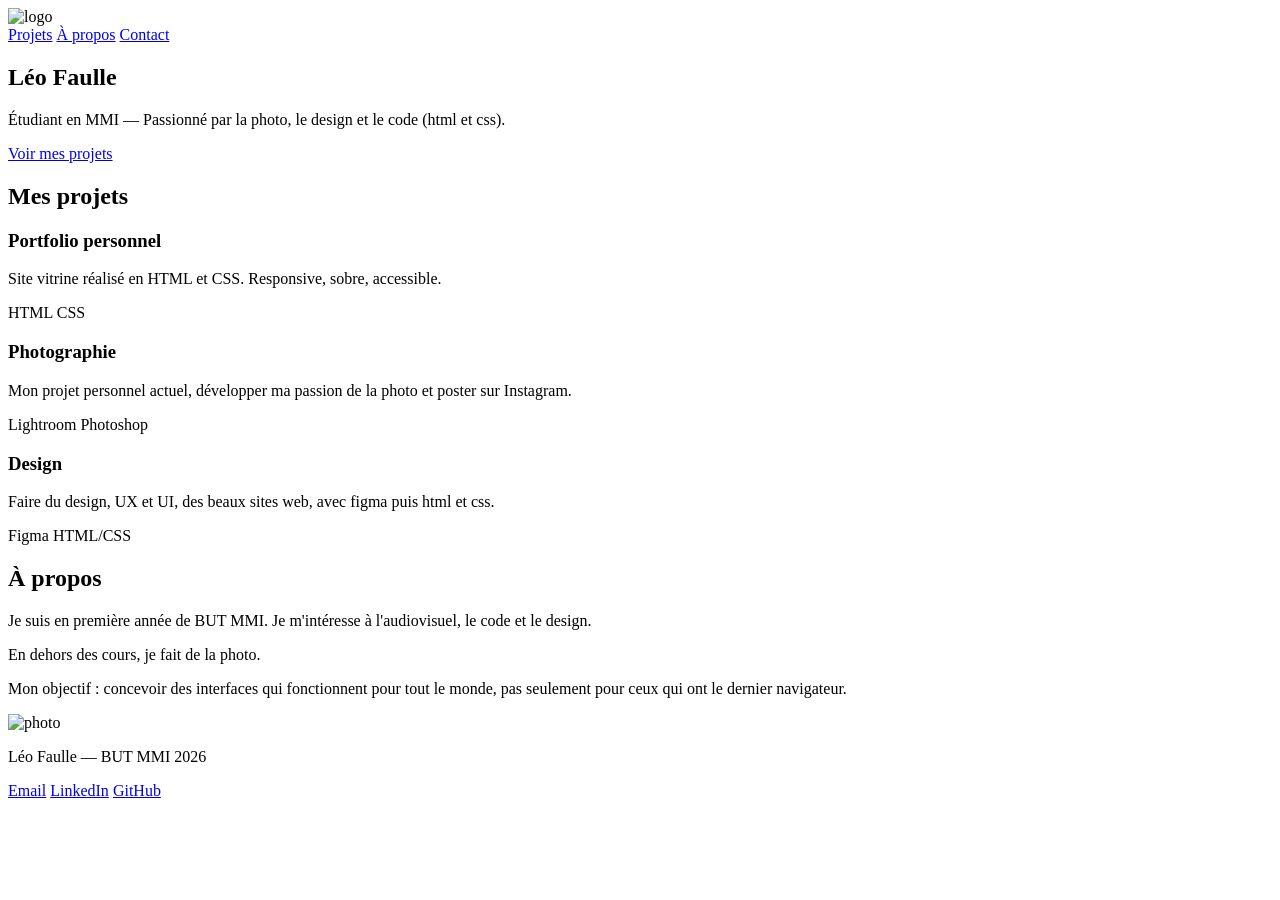
==== TP1/index.html @ 4795da28 "Update index.html" ====
<!DOCTYPE html>
<html lang="fr">
<head>
  <meta charset="UTF-8">
  <meta name="viewport" content="width=device-width, initial-scale=1.0">
  <title>Léo Faulle — Étudiant MMI</title>
  <link rel="stylesheet" href="style.css">
</head>
<body>

  <header>
    <img src="pdp.png" class="image-arrondie" alt="logo" width="400" height="400">
    <nav class="menu-header-footer">
      <a href="#projets" class="bouton-nav">Projets</a>
      <a href="#apropos" class="bouton-nav">À propos</a>
      <a href="#contact" class="bouton-nav">Contact</a>
    </nav>
  </header>

  <main>

    <section class="hero">
      <h1>Léo Faulle</h1>
      <p>Étudiant en MMI — Passionné par la photo, le design et le code (html et css).</p>
      <a href="#projets" class="bouton-nav">Voir mes projets</a>
    </section>

    <section id="projets" class="projets">
      <h2>Mes projets</h2>
      <article class="carte">
        <h3>Portfolio personnel</h3>
        <p>Site vitrine réalisé en HTML et CSS. Responsive, sobre, accessible.</p>
        <span class="tag">HTML</span>
        <span class="tag">CSS</span>
      </article>
      <article class="carte">
        <h3>Photographie</h3>
        <p>Mon projet personnel actuel, développer ma passion de la photo et poster sur Instagram.</p>
        <span class="tag">Lightroom</span>
        <span class="tag">Photoshop</span>
      </article>
      <article class="carte">
        <h3>Design</h3>
        <p>Faire du design, UX et UI, des beaux sites web, avec figma puis html et css.</p>
        <span class="tag">Figma</span>
        <span class="tag">HTML/CSS</span>
      </article>
    </section>

    <section id="apropos" class="apropos">
      <h2>À propos</h2>
      <div class="apropos-contenu">
        <div class="apropos-texte">
          <p>Je suis en première année de BUT MMI. Je m'intéresse à l'audiovisuel, le code et le design.</p>
          <p>En dehors des cours, je fait de la photo.</p>
          <p>Mon objectif : concevoir des interfaces qui fonctionnent pour tout le monde, pas seulement pour ceux qui ont le dernier navigateur.</p>
        </div>
        <img src="oiseaux.jpg" alt="photo" width="400" height="400">
      </div>
    </section>

  </main>

  <footer id="contact">
    <p>Léo Faulle — BUT MMI 2026</p>
    <nav class="menu-header-footer">
      <a href="mailto:leofaulle@gmail.com" class="bouton-nav">Email</a>
      <a href="www.linkedin.com/in/léo-faulle-a910973b6" target="_blank" class="bouton-nav">LinkedIn</a>
      <a href="https://github.com/LeoKorrigan" target="_blank" class="bouton-nav">GitHub</a>
    </nav>
  </footer>

</body>
</html>
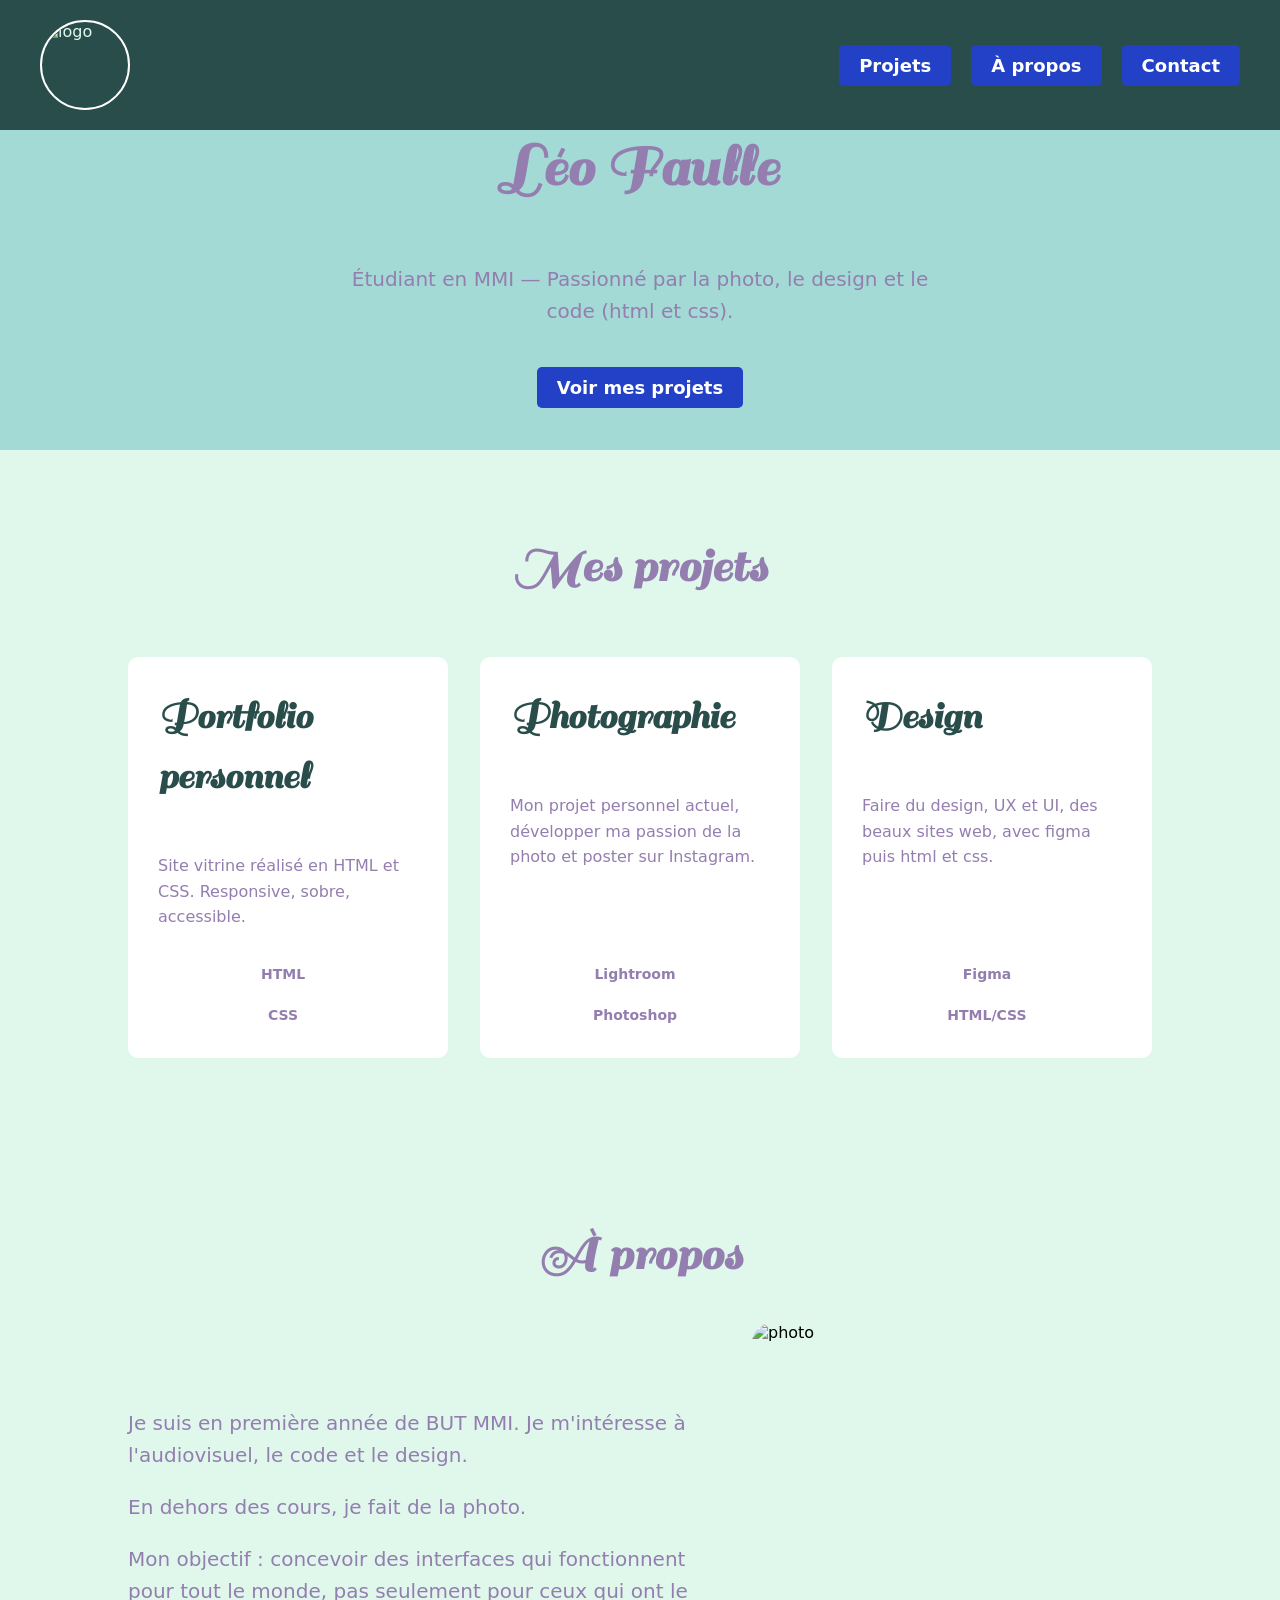
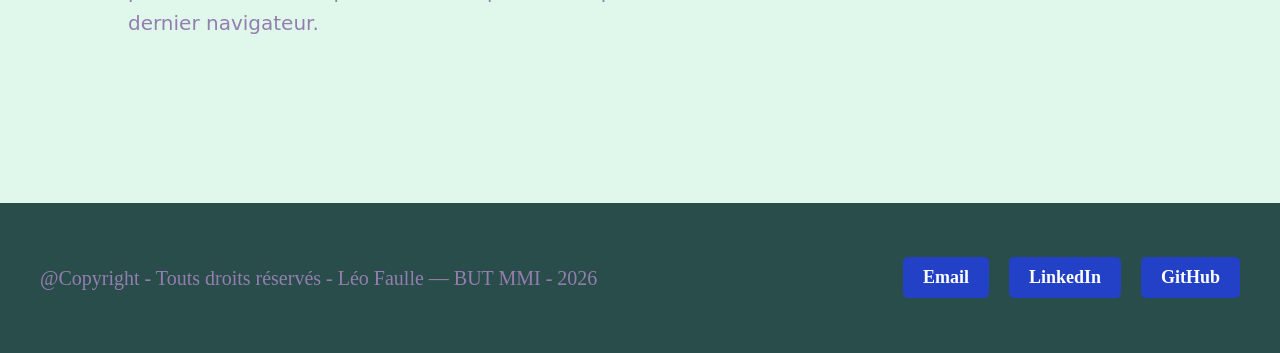
==== commit c714b6f7: "Update index.html" ====
--- a/TP1/index.html
+++ b/TP1/index.html
@@ -62,7 +62,7 @@
   </main>
 
   <footer id="contact">
-    <p>Léo Faulle — BUT MMI 2026</p>
+    <p>@Copyright - Touts droits réservés - Léo Faulle — BUT MMI - 2026</p>
     <nav class="menu-header-footer">
       <a href="mailto:leofaulle@gmail.com" class="bouton-nav">Email</a>
       <a href="www.linkedin.com/in/léo-faulle-a910973b6" target="_blank" class="bouton-nav">LinkedIn</a>
--- a/TP1/style.css
+++ b/TP1/style.css
@@ -0,0 +1,309 @@
+@import url('https://fonts.googleapis.com/css2?family=Seaweed+Script&display=swap');
+@import url('https://fonts.googleapis.com/css2?family=Sail&display=swap');
+
+:root {
+  --bg-principal: #DFF8EB;
+  --bg-secondaire: #DFF8EB;
+  --titre-font: #947EB0;
+  --texte-accueil: #947EB0;
+  --texte-principal: #947EB0;
+  --texte-footer: #947EB0;
+  --texte-hero: #ffffff;
+  --header-bg: #294D4A;
+  --hero-bg: #a3dad6;
+  --footer-bg: #294D4A;
+  --accent-blanc: white;
+  --accent-noir: #000000;
+  --accent-bleu: #2341c7;
+  --accent-violet: #947EB0;
+  --titre-font: 'Sail', cursive;
+  --footer-font: 'Seaweed';
+  --space-sm: 0.5rem;
+  --space-md: 1rem;
+  --space-lg: 2rem;
+  --space-xl: 4rem;
+  --font-base: system-ui, -apple-system, sans-serif;
+  --line-height: 1.6;
+}
+
+* {
+  box-sizing: border-box;
+}
+
+body {
+  margin: 0;
+  padding: 0;
+  font-family: var(--font-base);
+  overflow-x: hidden;
+}
+
+.hero {
+  display: flex;
+  flex-direction: column;
+  justify-content: center;
+  align-items: center;
+  text-align: center;
+  min-height: 50vh;
+  margin: 0;
+  padding: 120px 20px 40px;
+  background-color: var(--hero-bg);
+}
+
+.hero p {
+  max-width: 600px;
+  margin-bottom: 40px;
+}
+
+main {
+  background-color: var(--bg-principal);
+  margin: 0;
+  padding: 0;
+}
+
+main section {
+  padding: 80px 10%;
+}
+
+h1, h2, h3 {
+  margin: 30px 0;
+}
+
+h1 {
+  font-size: 60px;
+  line-height: 1.5;
+  margin-top: 0;
+  font-weight: 700;
+  letter-spacing: 0.5px;
+  color: var(--texte-accueil);
+  font-family: var(--titre-font);
+}
+
+h2 {
+  font-size: 50px;
+  line-height: 1.5;
+  margin-top: 0;
+  font-weight: 700;
+  letter-spacing: 0.5px;
+  color: var(--texte-accueil);
+  font-family: var(--titre-font);
+  text-align: center;
+}
+
+h3 {
+  font-size: 40px;
+  line-height: 1.5;
+  margin-top: 0;
+  color: var(--texte-accueil);
+  font-family: var(--titre-font);
+}
+
+h4 {
+  line-height: 1.6;
+  font-size: 30px;
+  padding: 0;
+  color: var(--texte-footer);
+  font-style: oblique;
+}
+
+p {
+  line-height: 1.6;
+  font-size: 20px;
+  padding: 0;
+  color: var(--texte-principal);
+}
+
+header {
+  position: absolute;
+  top: 0;
+  left: 0;
+  width: 100%;
+  z-index: 10;
+  background-color: var(--header-bg);
+  color: var(--bg-principal);
+  padding: 20px 40px;
+  display: flex;
+  justify-content: space-between;
+  align-items: center;
+  transition: background-color 0.4s;
+}
+
+.menu-header-footer {
+  display: flex;
+  gap: 20px;
+  align-items: center;
+}
+
+footer {
+  background-color: var(--footer-bg);
+  color: var(--bg-principal);
+  font-family: var(--footer-font);
+  padding: 20px 40px;
+  display: flex;
+  justify-content: space-between;
+  align-items: center;
+  height: 150px;
+  width: 100%;
+}
+
+.bouton-nav {
+  background-color: var(--accent-bleu);
+  color: var(--accent-blanc);
+  padding: 10px 20px;
+  width: max-content;
+  white-space: nowrap;
+  border-radius: 5px;
+  font-weight: bold;
+  font-size: 18px;
+  display: inline-block;
+  text-decoration: none;
+}
+
+.bouton-nav:hover {
+  background-color: var(--accent-blanc);
+  color: var(--accent-bleu);
+  opacity: 0.9;
+}
+
+.switch-btn {
+  background-color: var(--btn-bg);
+  color: var(--btn-text);
+  padding: 10px 20px;
+  border-radius: 50%;
+  cursor: pointer;
+  font-weight: bold;
+  box-shadow: 0 4px 6px var(--accent-noir);
+  transition: all 0.3s ease;
+  user-select: none;
+  min-width: 160px;
+  text-align: center;
+  display: inline-block;
+}
+
+.switch-btn:hover {
+  transform: scale(1.05);
+}
+
+.projets {
+  display: grid;
+  grid-template-columns: repeat(auto-fit, minmax(300px, 1fr));
+  gap: var(--space-lg);
+}
+
+.projets h2 {
+  grid-column: 1 / -1;
+  margin-bottom: 20px;
+}
+
+.carte {
+  background-color: var(--accent-blanc);
+  padding: 30px;
+  border-radius: 10px;
+  display: flex;
+  flex-direction: column;
+  transition: transform 0.2s, box-shadow 0.2s;
+}
+
+.carte h3 {
+  margin-top: 0;
+  color: var(--header-bg);
+}
+
+.carte p {
+  flex-grow: 1;
+  font-size: 16px;
+}
+
+.tag {
+  display: inline-block;
+  background-color: var(--accent);
+  color: var(--accent-violet);
+  padding: 5px 15px;
+  border-radius: 10px;
+  text-align: center;
+  font-size: 14px;
+  font-weight: bold;
+  margin-right: 10px;
+  margin-top: 15px;
+}
+
+a, button {
+  transition: color 0.2s, background-color 0.2s;
+}
+
+.carte:hover {
+  transform: translateY(-2px);
+  box-shadow: 0 4px 12px var(--accent-noir);
+}
+
+.image-arrondie {
+  width: 90px;
+  height: 90px;
+  border-radius: 50%;
+  object-fit: cover;
+  border: 2px solid var(--accent-blanc);
+}
+
+.apropos-contenu {
+  display: flex;
+  align-items: center;
+  justify-content: space-between;
+  gap: 50px;
+}
+
+.apropos-texte {
+  flex: 1;
+}
+
+.apropos-contenu img {
+  width: 400px;
+  max-width: 100%;
+  height: auto;
+  border-radius: 20px;
+  object-fit: cover;
+}
+
+@media screen and (max-width: 990px) {
+  
+  main section {
+    padding: 40px 20px;
+  }
+
+  h1 { font-size: 40px; }
+  h2 { font-size: 30px; }
+  h3 { font-size: 24px; }
+  h4 { font-size: 20px; }
+
+  header {
+    flex-direction: column;
+    gap: 15px;
+    padding: 20px;
+    position: relative;
+    width: 100%;
+  }
+
+  .menu-header-footer {
+    flex-direction: column;
+    width: 100%;
+    gap: 10px;
+  }
+
+  .bouton-nav, .switch-btn {
+    width: 100%;
+    display: block;
+    text-align: center;
+  }
+
+  footer {
+    flex-direction: column;
+    height: auto;
+    gap: 20px;
+    text-align: center;
+    padding: 30px 20px;
+  }
+
+  .apropos-contenu {
+    flex-direction: column;
+    text-align: center;
+    gap: 30px;
+  }
+}
